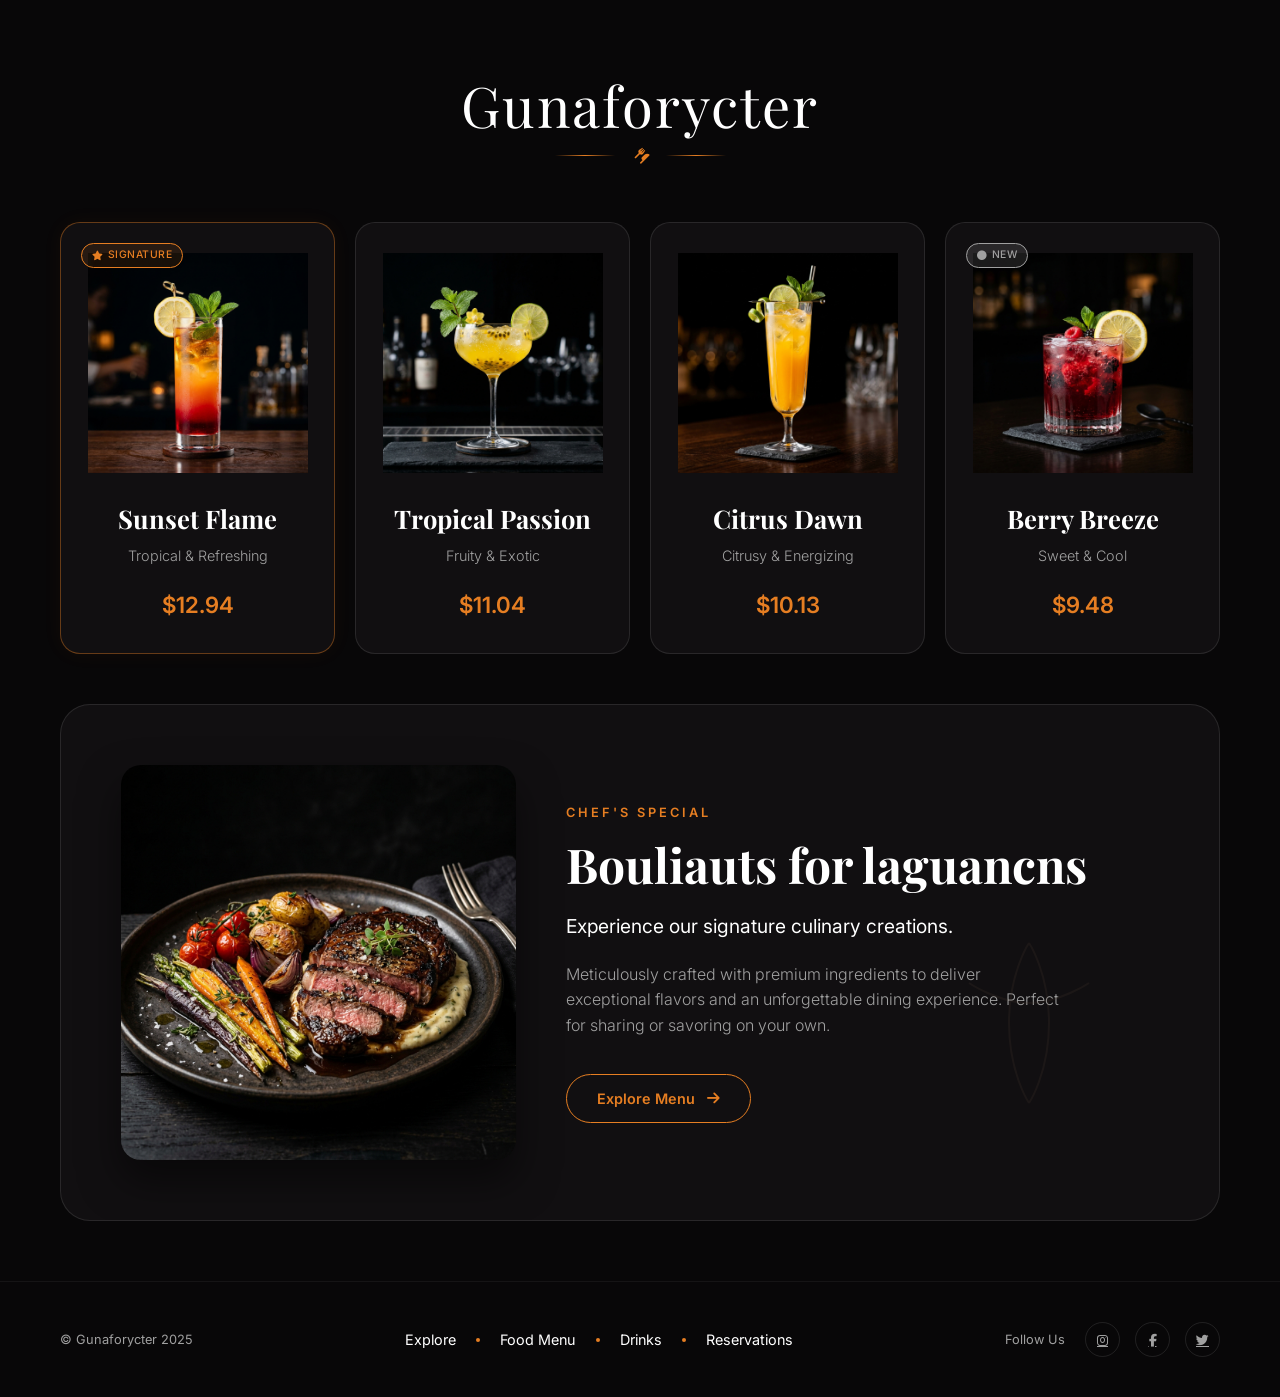
==== index.html @ 2f9e9a7a "feat: implement responsive premium dining landing page with interactive scroll animations" ====
<!DOCTYPE html>
<html lang="en">
<head>
    <meta charset="UTF-8">
    <meta name="viewport" content="width=device-width, initial-scale=1.0">
    <title>Gunaforycter | Premium Dining</title>
    <meta name="description" content="Experience the finest cocktails and gourmet dining at Gunaforycter. Explore our signature drinks and chef's special creations.">
    <!-- Google Fonts -->
    <link rel="preconnect" href="https://fonts.googleapis.com">
    <link rel="preconnect" href="https://fonts.gstatic.com" crossorigin>
    <link href="https://fonts.googleapis.com/css2?family=Inter:wght@300;400;600&family=Playfair+Display:ital,wght@0,400;0,700;1,400&display=swap" rel="stylesheet">
    <!-- Font Awesome for icons -->
    <link rel="stylesheet" href="https://cdnjs.cloudflare.com/ajax/libs/font-awesome/6.4.0/css/all.min.css">
    <link rel="stylesheet" href="index.css">
</head>
<body>
    <header class="header">
        <h1 class="logo">Gunaforycter</h1>
        <div class="header-decoration">
            <span class="line"></span>
            <i class="fa-solid fa-utensils gold-icon"></i>
            <span class="line"></span>
        </div>
    </header>

    <main class="container">
        <!-- Drinks Section -->
        <section class="menu-grid">
            <!-- Card 1 -->
            <div class="card glass highlight">
                <div class="badge signature"><i class="fa-solid fa-star"></i> Signature</div>
                <div class="image-container">
                    <img src="assets/sunset_flame_1778420703460.png" alt="Sunset Flame Cocktail" loading="lazy">
                </div>
                <div class="card-info">
                    <h3>Sunset Flame</h3>
                    <p>Tropical & Refreshing</p>
                    <div class="price">$12.94</div>
                </div>
            </div>

            <!-- Card 2 -->
            <div class="card glass">
                <div class="image-container">
                    <img src="assets/tropical_passion_1778420719718.png" alt="Tropical Passion Drink" loading="lazy">
                </div>
                <div class="card-info">
                    <h3>Tropical Passion</h3>
                    <p>Fruity & Exotic</p>
                    <div class="price">$11.04</div>
                </div>
            </div>

            <!-- Card 3 -->
            <div class="card glass">
                <div class="image-container">
                    <img src="assets/citrus_dawn_1778420735762.png" alt="Citrus Dawn Cocktail" loading="lazy">
                </div>
                <div class="card-info">
                    <h3>Citrus Dawn</h3>
                    <p>Citrusy & Energizing</p>
                    <div class="price">$10.13</div>
                </div>
            </div>

            <!-- Card 4 -->
            <div class="card glass">
                <div class="badge new"><i class="fa-solid fa-circle"></i> New</div>
                <div class="image-container">
                    <img src="assets/berry_breeze_1778420751993.png" alt="Berry Breeze Mocktail" loading="lazy">
                </div>
                <div class="card-info">
                    <h3>Berry Breeze</h3>
                    <p>Sweet & Cool</p>
                    <div class="price">$9.48</div>
                </div>
            </div>
        </section>

        <!-- Chef's Special Section -->
        <section class="special-section glass">
            <div class="special-content">
                <div class="special-image">
                    <img src="assets/steak_platter_1778420772099.png" alt="Chef's Special Steak" loading="lazy">
                </div>
                <div class="special-text">
                    <span class="label">CHEF'S SPECIAL</span>
                    <h2>Bouliauts for laguancns</h2>
                    <p class="subtitle">Experience our signature culinary creations.</p>
                    <p class="description">
                        Meticulously crafted with premium ingredients to deliver exceptional flavors and an unforgettable dining experience. Perfect for sharing or savoring on your own.
                    </p>
                    <a href="#" class="btn-primary">Explore Menu <i class="fa-solid fa-arrow-right"></i></a>
                </div>
                <div class="floral-pattern">
                    <svg width="200" height="200" viewBox="0 0 200 200" fill="none" xmlns="http://www.w3.org/2000/svg">
                        <path d="M100 20C100 20 80 50 80 100C80 150 100 180 100 180" stroke="#4A3B2F" stroke-width="2"/>
                        <path d="M100 20C100 20 120 50 120 100C120 150 100 180 100 180" stroke="#4A3B2F" stroke-width="2"/>
                        <path d="M40 60C40 60 70 80 100 80" stroke="#4A3B2F" stroke-width="2"/>
                        <path d="M160 60C160 60 130 80 100 80" stroke="#4A3B2F" stroke-width="2"/>
                    </svg>
                </div>
            </div>
        </section>
    </main>

    <footer class="footer">
        <div class="footer-left">
            &copy; Gunaforycter 2025
        </div>
        <nav class="footer-nav">
            <ul>
                <li><a href="#">Explore</a></li>
                <li class="dot"></li>
                <li><a href="#">Food Menu</a></li>
                <li class="dot"></li>
                <li><a href="#">Drinks</a></li>
                <li class="dot"></li>
                <li><a href="#">Reservations</a></li>
            </ul>
        </nav>
        <div class="footer-right">
            <span>Follow Us</span>
            <div class="social-links">
                <a href="#"><i class="fa-brands fa-instagram"></i></a>
                <a href="#"><i class="fa-brands fa-facebook-f"></i></a>
                <a href="#"><i class="fa-brands fa-twitter"></i></a>
            </div>
        </div>
    </footer>

    <script src="script.js"></script>
</body>
</html>
---- index.css ----
:root {
    --bg-color: #080708;
    --card-bg: #110F11;
    --accent-color: #E67E22;
    --text-primary: #FFFFFF;
    --text-secondary: #A0A0A0;
    --gold: #D4AF37;
    --glass-border: rgba(255, 255, 255, 0.1);
    --highlight-border: rgba(230, 126, 34, 0.4);
    --transition-speed: 0.4s;
}

* {
    margin: 0;
    padding: 0;
    box-sizing: border-box;
}

body {
    background-color: var(--bg-color);
    color: var(--text-primary);
    font-family: 'Inter', sans-serif;
    line-height: 1.6;
    overflow-x: hidden;
    min-height: 100vh;
}

/* Header Styling */
.header {
    text-align: center;
    padding: 60px 20px 40px;
}

.logo {
    font-family: 'Playfair Display', serif;
    font-size: 3.5rem;
    font-weight: 400;
    letter-spacing: 2px;
    margin-bottom: 10px;
}

.header-decoration {
    display: flex;
    align-items: center;
    justify-content: center;
    gap: 20px;
    margin-top: -10px;
}

.header-decoration .line {
    height: 1px;
    width: 60px;
    background: linear-gradient(to right, transparent, var(--accent-color), transparent);
}

.gold-icon {
    color: var(--accent-color);
    font-size: 0.8rem;
    transform: rotate(45deg);
}

/* Container */
.container {
    max-width: 1200px;
    margin: 0 auto;
    padding: 20px;
}

/* Menu Grid */
.menu-grid {
    display: grid;
    grid-template-columns: repeat(4, 1fr);
    gap: 20px;
    margin-bottom: 50px;
}

/* Card Styling */
.card {
    position: relative;
    background: var(--card-bg);
    border: 1px solid var(--glass-border);
    border-radius: 20px;
    padding: 30px 20px;
    text-align: center;
    transition: transform var(--transition-speed), border var(--transition-speed), box-shadow var(--transition-speed);
    overflow: hidden;
    cursor: pointer;
}

.card:hover {
    transform: translateY(-10px);
    border-color: var(--accent-color);
    box-shadow: 0 15px 35px rgba(230, 126, 34, 0.1);
}

.card.highlight {
    border-color: var(--highlight-border);
    box-shadow: 0 0 20px rgba(230, 126, 34, 0.05);
}

.badge {
    position: absolute;
    top: 20px;
    left: 20px;
    font-size: 0.65rem;
    padding: 3px 10px;
    border-radius: 20px;
    background: rgba(230, 126, 34, 0.1);
    border: 1px solid var(--accent-color);
    color: var(--accent-color);
    font-weight: 500;
    display: flex;
    align-items: center;
    gap: 4px;
    text-transform: uppercase;
    letter-spacing: 0.5px;
}

.badge i {
    font-size: 0.6rem;
}

.badge.new {
    background: rgba(255, 255, 255, 0.1);
    border-color: var(--text-secondary);
    color: var(--text-secondary);
}

.image-container {
    margin-bottom: 25px;
    height: 220px;
    display: flex;
    align-items: center;
    justify-content: center;
}

.image-container img {
    max-width: 100%;
    max-height: 100%;
    object-fit: contain;
    transition: transform var(--transition-speed);
}

.card:hover .image-container img {
    transform: scale(1.1);
}

.card-info h3 {
    font-family: 'Playfair Display', serif;
    font-size: 1.6rem;
    margin-bottom: 5px;
    color: var(--text-primary);
}

.card-info p {
    color: var(--text-secondary);
    font-size: 0.9rem;
    margin-bottom: 20px;
    font-weight: 300;
}

.price {
    color: var(--accent-color);
    font-size: 1.4rem;
    font-weight: 600;
    font-family: 'Inter', sans-serif;
}

/* Special Section */
.special-section {
    background: var(--card-bg);
    border: 1px solid var(--glass-border);
    border-radius: 30px;
    padding: 60px;
    margin-top: 50px;
    position: relative;
    overflow: hidden;
}

.special-content {
    display: grid;
    grid-template-columns: 1fr 1.5fr;
    gap: 50px;
    align-items: center;
    position: relative;
    z-index: 2;
}

.special-image {
    width: 100%;
    border-radius: 20px;
    overflow: hidden;
    box-shadow: 0 20px 40px rgba(0,0,0,0.5);
}

.special-image img {
    width: 100%;
    display: block;
    transition: transform 1s ease;
}

.special-section:hover .special-image img {
    transform: scale(1.05);
}

.special-text .label {
    color: var(--accent-color);
    font-size: 0.8rem;
    letter-spacing: 3px;
    font-weight: 600;
    display: block;
    margin-bottom: 15px;
}

.special-text h2 {
    font-family: 'Playfair Display', serif;
    font-size: 3rem;
    line-height: 1.1;
    margin-bottom: 20px;
}

.special-text .subtitle {
    font-size: 1.2rem;
    color: var(--text-primary);
    margin-bottom: 20px;
    font-weight: 400;
}

.special-text .description {
    color: var(--text-secondary);
    margin-bottom: 35px;
    max-width: 500px;
    font-weight: 300;
}

.btn-primary {
    display: inline-flex;
    align-items: center;
    gap: 12px;
    padding: 12px 30px;
    border: 1px solid var(--accent-color);
    border-radius: 30px;
    color: var(--accent-color);
    text-decoration: none;
    font-weight: 600;
    font-size: 0.9rem;
    transition: all 0.3s ease;
}

.btn-primary:hover {
    background: var(--accent-color);
    color: white;
}

.btn-primary i {
    transition: transform 0.3s ease;
}

.btn-primary:hover i {
    transform: translateX(5px);
}

.floral-pattern {
    position: absolute;
    right: 30px;
    bottom: 30px;
    opacity: 0.2;
    pointer-events: none;
}

/* Footer Styling */
.footer {
    display: flex;
    justify-content: space-between;
    align-items: center;
    padding: 40px 60px;
    margin-top: 40px;
    border-top: 1px solid rgba(255,255,255,0.05);
    background: rgba(8, 7, 8, 0.9);
}

.footer-left {
    color: var(--text-secondary);
    font-size: 0.8rem;
}

.footer-nav ul {
    display: flex;
    list-style: none;
    align-items: center;
    gap: 20px;
}

.footer-nav a {
    color: var(--text-primary);
    text-decoration: none;
    font-size: 0.9rem;
    transition: color 0.3s ease;
    font-weight: 400;
}

.footer-nav a:hover {
    color: var(--accent-color);
}

.dot {
    width: 4px;
    height: 4px;
    background-color: var(--accent-color);
    border-radius: 50%;
}

.footer-right {
    display: flex;
    align-items: center;
    gap: 20px;
    color: var(--text-secondary);
    font-size: 0.8rem;
}

.social-links {
    display: flex;
    gap: 15px;
}

.social-links a {
    color: var(--text-secondary);
    border: 1px solid rgba(255,255,255,0.1);
    width: 35px;
    height: 35px;
    display: flex;
    align-items: center;
    justify-content: center;
    border-radius: 50%;
    font-size: 0.8rem;
    transition: all 0.3s ease;
}

.social-links a:hover {
    color: var(--accent-color);
    border-color: var(--accent-color);
    background: rgba(230, 126, 34, 0.05);
}

@media (max-width: 1100px) {
    .menu-grid {
        grid-template-columns: repeat(2, 1fr);
    }
}

@media (max-width: 992px) {
    .special-content {
        grid-template-columns: 1fr;
        text-align: center;
    }
    
    .special-text .description {
        margin-left: auto;
        margin-right: auto;
    }
    
    .footer {
        flex-direction: column;
        gap: 30px;
        padding: 40px 20px;
    }
    
    .footer-nav ul {
        flex-wrap: wrap;
        justify-content: center;
    }
}

@media (max-width: 600px) {
    .logo {
        font-size: 2.5rem;
    }
    
    .special-section {
        padding: 30px;
    }
    
    .special-text h2 {
        font-size: 2.2rem;
    }
}
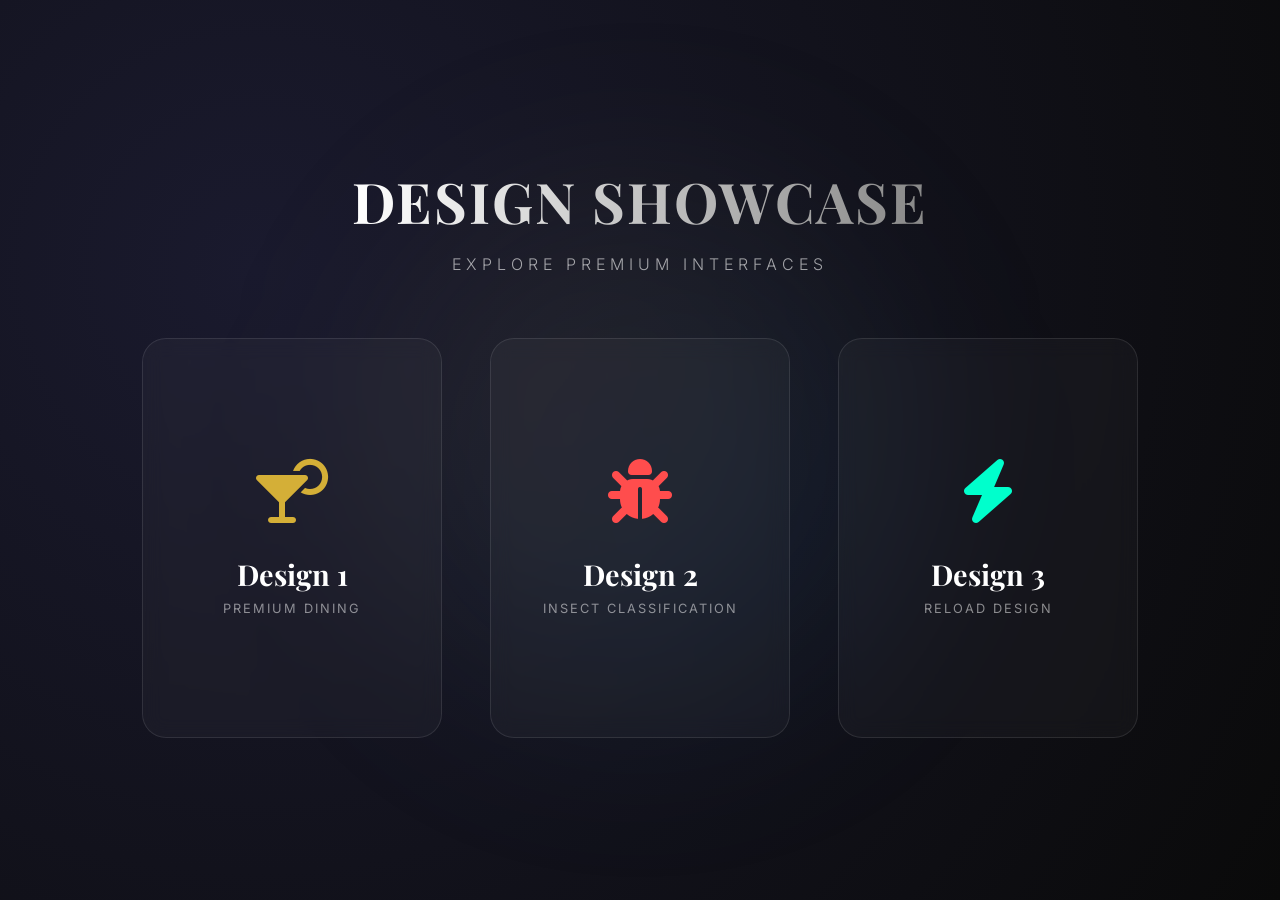
==== commit 775485d9: "updated" ====
--- a/index.html
+++ b/index.html
@@ -3,132 +3,42 @@
 <head>
     <meta charset="UTF-8">
     <meta name="viewport" content="width=device-width, initial-scale=1.0">
-    <title>Gunaforycter | Premium Dining</title>
-    <meta name="description" content="Experience the finest cocktails and gourmet dining at Gunaforycter. Explore our signature drinks and chef's special creations.">
+    <title>Design Showcase | Home</title>
+    <meta name="description" content="Welcome to the Design Showcase. Select a portal to explore different premium web designs.">
     <!-- Google Fonts -->
     <link rel="preconnect" href="https://fonts.googleapis.com">
     <link rel="preconnect" href="https://fonts.gstatic.com" crossorigin>
-    <link href="https://fonts.googleapis.com/css2?family=Inter:wght@300;400;600&family=Playfair+Display:ital,wght@0,400;0,700;1,400&display=swap" rel="stylesheet">
+    <link href="https://fonts.googleapis.com/css2?family=Inter:wght@300;400;600&family=Playfair+Display:wght@400;700&display=swap" rel="stylesheet">
     <!-- Font Awesome for icons -->
     <link rel="stylesheet" href="https://cdnjs.cloudflare.com/ajax/libs/font-awesome/6.4.0/css/all.min.css">
     <link rel="stylesheet" href="index.css">
 </head>
 <body>
-    <header class="header">
-        <h1 class="logo">Gunaforycter</h1>
-        <div class="header-decoration">
-            <span class="line"></span>
-            <i class="fa-solid fa-utensils gold-icon"></i>
-            <span class="line"></span>
-        </div>
+    <div class="bg-gradient"></div>
+    <div class="blob"></div>
+
+    <header>
+        <h1>DESIGN SHOWCASE</h1>
+        <p>Explore Premium Interfaces</p>
     </header>
 
-    <main class="container">
-        <!-- Drinks Section -->
-        <section class="menu-grid">
-            <!-- Card 1 -->
-            <div class="card glass highlight">
-                <div class="badge signature"><i class="fa-solid fa-star"></i> Signature</div>
-                <div class="image-container">
-                    <img src="assets/sunset_flame_1778420703460.png" alt="Sunset Flame Cocktail" loading="lazy">
-                </div>
-                <div class="card-info">
-                    <h3>Sunset Flame</h3>
-                    <p>Tropical & Refreshing</p>
-                    <div class="price">$12.94</div>
-                </div>
-            </div>
+    <main class="portal-container">
+        <a href="design1.html" class="portal-card d1">
+            <i class="fa-solid fa-martini-glass-citrus"></i>
+            <h2>Design 1</h2>
+            <span>Premium Dining</span>
+        </a>
 
-            <!-- Card 2 -->
-            <div class="card glass">
-                <div class="image-container">
-                    <img src="assets/tropical_passion_1778420719718.png" alt="Tropical Passion Drink" loading="lazy">
-                </div>
-                <div class="card-info">
-                    <h3>Tropical Passion</h3>
-                    <p>Fruity & Exotic</p>
-                    <div class="price">$11.04</div>
-                </div>
-            </div>
-
-            <!-- Card 3 -->
-            <div class="card glass">
-                <div class="image-container">
-                    <img src="assets/citrus_dawn_1778420735762.png" alt="Citrus Dawn Cocktail" loading="lazy">
-                </div>
-                <div class="card-info">
-                    <h3>Citrus Dawn</h3>
-                    <p>Citrusy & Energizing</p>
-                    <div class="price">$10.13</div>
-                </div>
-            </div>
-
-            <!-- Card 4 -->
-            <div class="card glass">
-                <div class="badge new"><i class="fa-solid fa-circle"></i> New</div>
-                <div class="image-container">
-                    <img src="assets/berry_breeze_1778420751993.png" alt="Berry Breeze Mocktail" loading="lazy">
-                </div>
-                <div class="card-info">
-                    <h3>Berry Breeze</h3>
-                    <p>Sweet & Cool</p>
-                    <div class="price">$9.48</div>
-                </div>
-            </div>
-        </section>
-
-        <!-- Chef's Special Section -->
-        <section class="special-section glass">
-            <div class="special-content">
-                <div class="special-image">
-                    <img src="assets/steak_platter_1778420772099.png" alt="Chef's Special Steak" loading="lazy">
-                </div>
-                <div class="special-text">
-                    <span class="label">CHEF'S SPECIAL</span>
-                    <h2>Bouliauts for laguancns</h2>
-                    <p class="subtitle">Experience our signature culinary creations.</p>
-                    <p class="description">
-                        Meticulously crafted with premium ingredients to deliver exceptional flavors and an unforgettable dining experience. Perfect for sharing or savoring on your own.
-                    </p>
-                    <a href="#" class="btn-primary">Explore Menu <i class="fa-solid fa-arrow-right"></i></a>
-                </div>
-                <div class="floral-pattern">
-                    <svg width="200" height="200" viewBox="0 0 200 200" fill="none" xmlns="http://www.w3.org/2000/svg">
-                        <path d="M100 20C100 20 80 50 80 100C80 150 100 180 100 180" stroke="#4A3B2F" stroke-width="2"/>
-                        <path d="M100 20C100 20 120 50 120 100C120 150 100 180 100 180" stroke="#4A3B2F" stroke-width="2"/>
-                        <path d="M40 60C40 60 70 80 100 80" stroke="#4A3B2F" stroke-width="2"/>
-                        <path d="M160 60C160 60 130 80 100 80" stroke="#4A3B2F" stroke-width="2"/>
-                    </svg>
-                </div>
-            </div>
-        </section>
+        <a href="design2.html" class="portal-card d2">
+            <i class="fa-solid fa-bug"></i>
+            <h2>Design 2</h2>
+            <span>Insect Classification</span>
+        </a>
+        <a href="design3.html" class="portal-card d3">
+            <i class="fa-solid fa-bolt"></i>
+            <h2>Design 3</h2>
+            <span>Reload Design</span>
+        </a>
     </main>
-
-    <footer class="footer">
-        <div class="footer-left">
-            &copy; Gunaforycter 2025
-        </div>
-        <nav class="footer-nav">
-            <ul>
-                <li><a href="#">Explore</a></li>
-                <li class="dot"></li>
-                <li><a href="#">Food Menu</a></li>
-                <li class="dot"></li>
-                <li><a href="#">Drinks</a></li>
-                <li class="dot"></li>
-                <li><a href="#">Reservations</a></li>
-            </ul>
-        </nav>
-        <div class="footer-right">
-            <span>Follow Us</span>
-            <div class="social-links">
-                <a href="#"><i class="fa-brands fa-instagram"></i></a>
-                <a href="#"><i class="fa-brands fa-facebook-f"></i></a>
-                <a href="#"><i class="fa-brands fa-twitter"></i></a>
-            </div>
-        </div>
-    </footer>
-
-    <script src="script.js"></script>
 </body>
 </html>
--- a/index.css
+++ b/index.css
@@ -1,13 +1,10 @@
 :root {
-    --bg-color: #080708;
-    --card-bg: #110F11;
-    --accent-color: #E67E22;
-    --text-primary: #FFFFFF;
-    --text-secondary: #A0A0A0;
-    --gold: #D4AF37;
-    --glass-border: rgba(255, 255, 255, 0.1);
-    --highlight-border: rgba(230, 126, 34, 0.4);
-    --transition-speed: 0.4s;
+    --bg-dark: #0a0a0a;
+    --accent-gold: #d4af37;
+    --accent-blue: #007bff;
+    --text-main: #ffffff;
+    --font-heading: 'Playfair Display', serif;
+    --font-body: 'Inter', sans-serif;
 }
 
 * {
@@ -17,370 +14,137 @@
 }
 
 body {
-    background-color: var(--bg-color);
-    color: var(--text-primary);
-    font-family: 'Inter', sans-serif;
-    line-height: 1.6;
-    overflow-x: hidden;
+    background-color: var(--bg-dark);
+    color: var(--text-main);
+    font-family: var(--font-body);
     min-height: 100vh;
-}
-
-/* Header Styling */
-.header {
-    text-align: center;
-    padding: 60px 20px 40px;
-}
-
-.logo {
-    font-family: 'Playfair Display', serif;
-    font-size: 3.5rem;
-    font-weight: 400;
-    letter-spacing: 2px;
-    margin-bottom: 10px;
-}
-
-.header-decoration {
     display: flex;
+    flex-direction: column;
     align-items: center;
     justify-content: center;
-    gap: 20px;
-    margin-top: -10px;
-}
-
-.header-decoration .line {
-    height: 1px;
-    width: 60px;
-    background: linear-gradient(to right, transparent, var(--accent-color), transparent);
-}
-
-.gold-icon {
-    color: var(--accent-color);
-    font-size: 0.8rem;
-    transform: rotate(45deg);
-}
-
-/* Container */
-.container {
-    max-width: 1200px;
-    margin: 0 auto;
-    padding: 20px;
-}
-
-/* Menu Grid */
-.menu-grid {
-    display: grid;
-    grid-template-columns: repeat(4, 1fr);
-    gap: 20px;
-    margin-bottom: 50px;
-}
-
-/* Card Styling */
-.card {
-    position: relative;
-    background: var(--card-bg);
-    border: 1px solid var(--glass-border);
-    border-radius: 20px;
-    padding: 30px 20px;
-    text-align: center;
-    transition: transform var(--transition-speed), border var(--transition-speed), box-shadow var(--transition-speed);
-    overflow: hidden;
-    cursor: pointer;
-}
-
-.card:hover {
-    transform: translateY(-10px);
-    border-color: var(--accent-color);
-    box-shadow: 0 15px 35px rgba(230, 126, 34, 0.1);
-}
-
-.card.highlight {
-    border-color: var(--highlight-border);
-    box-shadow: 0 0 20px rgba(230, 126, 34, 0.05);
-}
-
-.badge {
-    position: absolute;
-    top: 20px;
-    left: 20px;
-    font-size: 0.65rem;
-    padding: 3px 10px;
-    border-radius: 20px;
-    background: rgba(230, 126, 34, 0.1);
-    border: 1px solid var(--accent-color);
-    color: var(--accent-color);
-    font-weight: 500;
-    display: flex;
-    align-items: center;
-    gap: 4px;
-    text-transform: uppercase;
-    letter-spacing: 0.5px;
-}
-
-.badge i {
-    font-size: 0.6rem;
-}
-
-.badge.new {
-    background: rgba(255, 255, 255, 0.1);
-    border-color: var(--text-secondary);
-    color: var(--text-secondary);
-}
-
-.image-container {
-    margin-bottom: 25px;
-    height: 220px;
-    display: flex;
-    align-items: center;
-    justify-content: center;
-}
-
-.image-container img {
-    max-width: 100%;
-    max-height: 100%;
-    object-fit: contain;
-    transition: transform var(--transition-speed);
-}
-
-.card:hover .image-container img {
-    transform: scale(1.1);
-}
-
-.card-info h3 {
-    font-family: 'Playfair Display', serif;
-    font-size: 1.6rem;
-    margin-bottom: 5px;
-    color: var(--text-primary);
-}
-
-.card-info p {
-    color: var(--text-secondary);
-    font-size: 0.9rem;
-    margin-bottom: 20px;
-    font-weight: 300;
-}
-
-.price {
-    color: var(--accent-color);
-    font-size: 1.4rem;
-    font-weight: 600;
-    font-family: 'Inter', sans-serif;
-}
-
-/* Special Section */
-.special-section {
-    background: var(--card-bg);
-    border: 1px solid var(--glass-border);
-    border-radius: 30px;
-    padding: 60px;
-    margin-top: 50px;
-    position: relative;
     overflow: hidden;
 }
 
-.special-content {
-    display: grid;
-    grid-template-columns: 1fr 1.5fr;
-    gap: 50px;
-    align-items: center;
-    position: relative;
-    z-index: 2;
+/* Background Animation */
+.bg-gradient {
+    position: fixed;
+    top: 0;
+    left: 0;
+    width: 100%;
+    height: 100%;
+    background: radial-gradient(circle at 20% 30%, #1a1a2e 0%, #0a0a0a 100%);
+    z-index: -1;
 }
 
-.special-image {
-    width: 100%;
-    border-radius: 20px;
-    overflow: hidden;
-    box-shadow: 0 20px 40px rgba(0,0,0,0.5);
+.blob {
+    position: absolute;
+    width: 500px;
+    height: 500px;
+    background: linear-gradient(135deg, rgba(212, 175, 55, 0.1) 0%, rgba(0, 123, 255, 0.1) 100%);
+    filter: blur(100px);
+    border-radius: 50%;
+    animation: move 20s infinite alternate;
 }
 
-.special-image img {
-    width: 100%;
-    display: block;
-    transition: transform 1s ease;
+@keyframes move {
+    from { transform: translate(-10%, -10%); }
+    to { transform: translate(10%, 10%); }
 }
 
-.special-section:hover .special-image img {
-    transform: scale(1.05);
+header {
+    text-align: center;
+    margin-bottom: 4rem;
+    z-index: 1;
 }
 
-.special-text .label {
-    color: var(--accent-color);
-    font-size: 0.8rem;
-    letter-spacing: 3px;
-    font-weight: 600;
-    display: block;
-    margin-bottom: 15px;
+header h1 {
+    font-family: var(--font-heading);
+    font-size: 3.5rem;
+    letter-spacing: 2px;
+    margin-bottom: 1rem;
+    background: linear-gradient(to right, #fff, #888);
+    background-clip: text;
+    -webkit-text-fill-color: transparent;
 }
 
-.special-text h2 {
-    font-family: 'Playfair Display', serif;
-    font-size: 3rem;
-    line-height: 1.1;
-    margin-bottom: 20px;
+header p {
+    font-weight: 300;
+    letter-spacing: 5px;
+    text-transform: uppercase;
+    opacity: 0.6;
 }
 
-.special-text .subtitle {
-    font-size: 1.2rem;
-    color: var(--text-primary);
-    margin-bottom: 20px;
-    font-weight: 400;
+.portal-container {
+    display: flex;
+    gap: 3rem;
+    z-index: 1;
 }
 
-.special-text .description {
-    color: var(--text-secondary);
-    margin-bottom: 35px;
-    max-width: 500px;
-    font-weight: 300;
+.portal-card {
+    position: relative;
+    width: 300px;
+    height: 400px;
+    background: rgba(255, 255, 255, 0.03);
+    border: 1px solid rgba(255, 255, 255, 0.1);
+    border-radius: 24px;
+    display: flex;
+    flex-direction: column;
+    align-items: center;
+    justify-content: center;
+    text-decoration: none;
+    color: white;
+    transition: all 0.5s cubic-bezier(0.23, 1, 0.32, 1);
+    overflow: hidden;
+    backdrop-filter: blur(10px);
 }
 
-.btn-primary {
-    display: inline-flex;
-    align-items: center;
-    gap: 12px;
-    padding: 12px 30px;
-    border: 1px solid var(--accent-color);
-    border-radius: 30px;
-    color: var(--accent-color);
-    text-decoration: none;
-    font-weight: 600;
-    font-size: 0.9rem;
-    transition: all 0.3s ease;
+.portal-card:hover {
+    transform: translateY(-15px) scale(1.02);
+    border-color: rgba(255, 255, 255, 0.3);
+    background: rgba(255, 255, 255, 0.05);
+    box-shadow: 0 25px 50px rgba(0,0,0,0.5);
 }
 
-.btn-primary:hover {
-    background: var(--accent-color);
-    color: white;
+.portal-card i {
+    font-size: 4rem;
+    margin-bottom: 2rem;
+    transition: all 0.5s ease;
 }
 
-.btn-primary i {
-    transition: transform 0.3s ease;
+.portal-card.d1 i { color: var(--accent-gold); }
+.portal-card.d2 i { color: #ff4d4d; }
+.portal-card.d3 i { color: #00ffcc; }
+
+.portal-card h2 {
+    font-family: var(--font-heading);
+    font-size: 1.8rem;
+    margin-bottom: 0.5rem;
 }
 
-.btn-primary:hover i {
-    transform: translateX(5px);
+.portal-card span {
+    font-size: 0.8rem;
+    text-transform: uppercase;
+    letter-spacing: 2px;
+    opacity: 0.5;
 }
 
-.floral-pattern {
+.portal-card::after {
+    content: '';
     position: absolute;
-    right: 30px;
-    bottom: 30px;
-    opacity: 0.2;
-    pointer-events: none;
+    top: 0;
+    left: -100%;
+    width: 100%;
+    height: 100%;
+    background: linear-gradient(90deg, transparent, rgba(255,255,255,0.05), transparent);
+    transition: 0.5s;
 }
 
-/* Footer Styling */
-.footer {
-    display: flex;
-    justify-content: space-between;
-    align-items: center;
-    padding: 40px 60px;
-    margin-top: 40px;
-    border-top: 1px solid rgba(255,255,255,0.05);
-    background: rgba(8, 7, 8, 0.9);
+.portal-card:hover::after {
+    left: 100%;
 }
 
-.footer-left {
-    color: var(--text-secondary);
-    font-size: 0.8rem;
-}
-
-.footer-nav ul {
-    display: flex;
-    list-style: none;
-    align-items: center;
-    gap: 20px;
-}
-
-.footer-nav a {
-    color: var(--text-primary);
-    text-decoration: none;
-    font-size: 0.9rem;
-    transition: color 0.3s ease;
-    font-weight: 400;
-}
-
-.footer-nav a:hover {
-    color: var(--accent-color);
-}
-
-.dot {
-    width: 4px;
-    height: 4px;
-    background-color: var(--accent-color);
-    border-radius: 50%;
-}
-
-.footer-right {
-    display: flex;
-    align-items: center;
-    gap: 20px;
-    color: var(--text-secondary);
-    font-size: 0.8rem;
-}
-
-.social-links {
-    display: flex;
-    gap: 15px;
-}
-
-.social-links a {
-    color: var(--text-secondary);
-    border: 1px solid rgba(255,255,255,0.1);
-    width: 35px;
-    height: 35px;
-    display: flex;
-    align-items: center;
-    justify-content: center;
-    border-radius: 50%;
-    font-size: 0.8rem;
-    transition: all 0.3s ease;
-}
-
-.social-links a:hover {
-    color: var(--accent-color);
-    border-color: var(--accent-color);
-    background: rgba(230, 126, 34, 0.05);
-}
-
-@media (max-width: 1100px) {
-    .menu-grid {
-        grid-template-columns: repeat(2, 1fr);
+@media (max-width: 768px) {
+    .portal-container {
+        flex-direction: column;
     }
 }
-
-@media (max-width: 992px) {
-    .special-content {
-        grid-template-columns: 1fr;
-        text-align: center;
-    }
-    
-    .special-text .description {
-        margin-left: auto;
-        margin-right: auto;
-    }
-    
-    .footer {
-        flex-direction: column;
-        gap: 30px;
-        padding: 40px 20px;
-    }
-    
-    .footer-nav ul {
-        flex-wrap: wrap;
-        justify-content: center;
-    }
-}
-
-@media (max-width: 600px) {
-    .logo {
-        font-size: 2.5rem;
-    }
-    
-    .special-section {
-        padding: 30px;
-    }
-    
-    .special-text h2 {
-        font-size: 2.2rem;
-    }
-}
